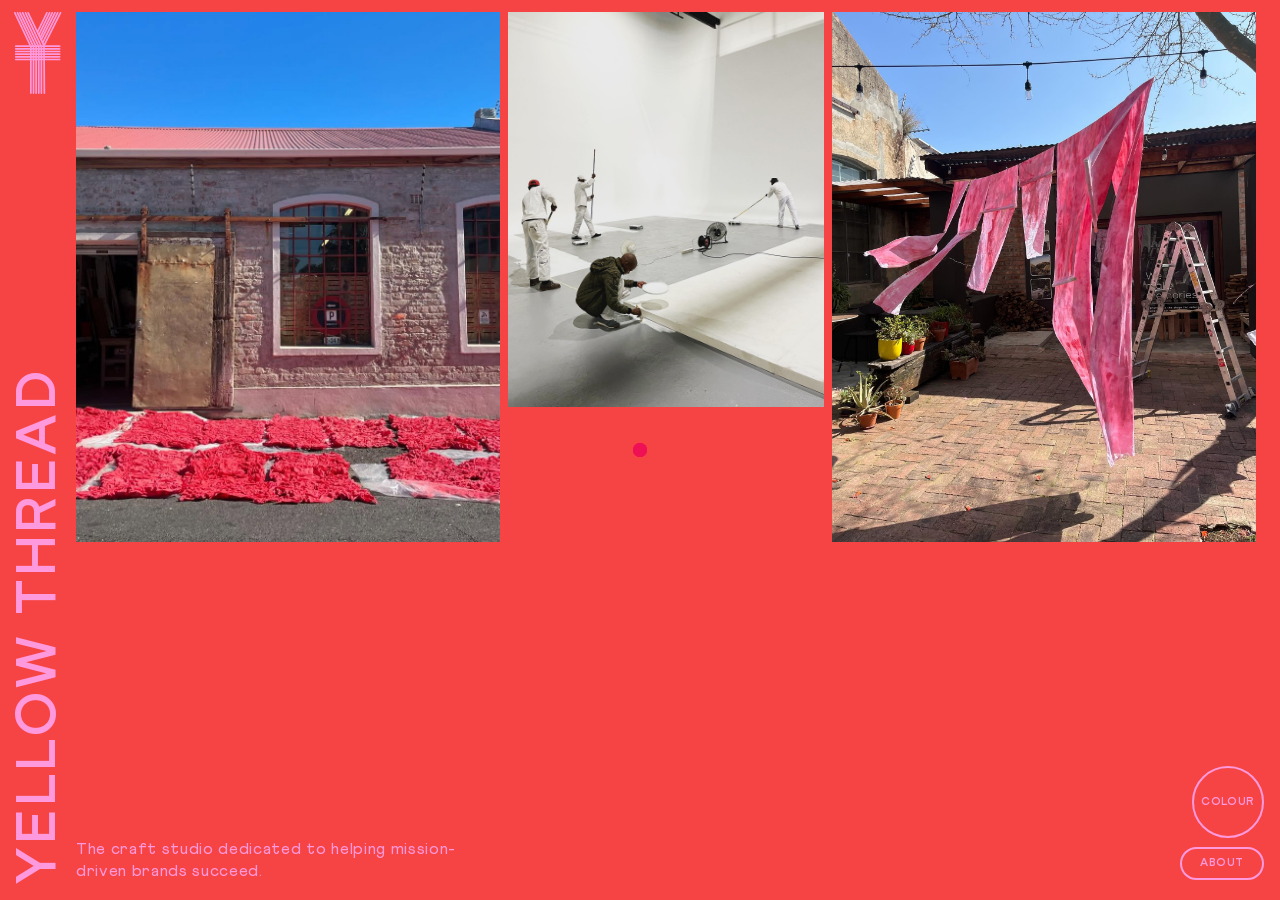
==== index.html @ f9e78e17 "favicon fix" ====
<!DOCTYPE html>
<html lang="en">
<head>
  <meta charset="UTF-8">
  <meta name="viewport" content="width=device-width, initial-scale=1.0">
  
  <title>Yellow Thread</title>
  <!-- For WhatsApp/social: og:image must be absolute. Replace BASE_URL with your production domain, e.g. https://yellowthread.studio -->
  <meta property="og:type" content="website">
  <meta property="og:url" content="https://yellow-thread.com/">
  <meta property="og:title" content="Yellow Thread">
  <meta property="og:description" content="The craft studio dedicated to helping mission-driven brands succeed.">
  <meta property="og:image" content="https://yellow-thread.com/img/David%20MalanDavid%20Malan_24-01-31_337-037.jpg">
  <meta name="twitter:card" content="summary_large_image">
  <meta name="twitter:title" content="Yellow Thread">
  <meta name="twitter:image" content="https://yellow-thread.com/img/David%20MalanDavid%20Malan_24-01-31_337-037.jpg">
  <link rel="icon" href="img/Favicon.png" type="image/png">
  <link rel="stylesheet" href="style.css">
  <link rel="stylesheet" href="https://fonts.googleapis.com/css2?family=Inter:wght@400;500&display=swap">
</head>

<body>
  <script>try{var n=performance.getEntriesByType('navigation')[0];if(n&&n.type==='reload')localStorage.removeItem('yellow-thread-theme');else{var t=localStorage.getItem('yellow-thread-theme');if(t&&t!=='pink'&&t!=='default')document.body.classList.add('theme-'+t);}}catch(e){}</script>
  <div class="site-shell">
    <aside class="sidebar">
      <a href="index.html" class="sidebar-brand">
      <img src="img/logo.svg" alt="Yellow Thread" class="site-logo" width="69" height="119" aria-hidden="true">
      <div class="title-wrap">
        <h1 class="logo vertical-title">Yellow Thread</h1>
      </div>
      </a>
    </aside>

    <div class="main-column">
    <main class="main-content">
      <section class="gallery">
    <div><figure><img src="img/456058739_18034459868281580_1020872336453528124_n.jpg" alt=""></figure></div>
    <div><figure><img src="img/621605024_18072073079419491_6768146745927507423_n.jpg" alt=""></figure></div>
    <div><figure><img src="img/624251918_18065899235245071_3834879058684788773_n.jpg" alt=""></figure></div>
    <div><figure><img src="img/IMG_5297-053.jpg" alt=""></figure></div>
    <div><figure><img src="img/IMG_3632-041.jpg" alt=""></figure></div>
    <div><figure><img src="img/IMG_3965-048.jpg" alt=""></figure></div>
    <div><figure><img src="img/366439157_1007960977291833_110437414412904862_n.jpg" alt=""></figure></div>
    <div><figure><img src="img/IMG_5304-054.jpg" alt=""></figure></div>
    <div><figure><img src="img/IMG_5522-056.jpg" alt=""></figure></div>
    <div><figure><img src="img/460807345_1043230824119383_684663816433633034_n.jpg" alt=""></figure></div>
    <div><figure><img src="img/457695593_18035694704281580_4278390397259092876_n.jpg" alt=""></figure></div>
    <div><figure><img src="img/IMG_3786-044.jpg" alt=""></figure></div>
    <div><figure><img src="img/IMG_4878-052.jpg" alt=""></figure></div>
    <div><figure><img src="img/CAE61DC9-2BEB-42A2-B0C0-5C0E401F5B38-045.jpg" alt=""></figure></div>
    <div><figure><img src="img/David MalanDavid Malan_24-01-31_182-039.jpg" alt=""></figure></div>
    <div><figure><img src="img/David MalanDavid Malan_24-01-31_337-037.jpg" alt=""></figure></div>
    <div><figure><img src="img/David MalanDavid Malan_24-01-31_347-036.jpg" alt=""></figure></div>
    <div><figure><img src="img/IMG_3633-042.jpg" alt=""></figure></div>
    <div><figure><img src="img/IMG_3667-043.jpg" alt=""></figure></div>
    <div><figure><img src="img/IMG_4220-046.jpg" alt=""></figure></div>
    <div><figure><img src="img/IMG_4221-047.jpg" alt=""></figure></div>
    <div><figure><img src="img/David MalanDavid Malan_24-01-31_250-038.jpg" alt=""></figure></div>
    <div><figure><img src="img/IMG_4739-050.jpg" alt=""></figure></div>
    <div><figure><img src="img/IMG_5313-055.jpg" alt=""></figure></div>
    <div><figure><img src="img/IMG_5528-057.jpg" alt=""></figure></div>
  </section>
    </main>

    <footer>
      <p class="tagline">The craft studio dedicated to helping mission-driven brands succeed.</p>
      <div class="footer-actions">
        <div class="color-picker">
          <button type="button" class="color-btn" aria-label="Choose color theme">Colour</button>
          <div class="color-swatches">
            <button type="button" class="swatch swatch-pink" aria-label="Original pink theme" data-theme="pink"></button>
            <button type="button" class="swatch swatch-gray" aria-label="Soft gray theme" data-theme="gray"></button>
            <button type="button" class="swatch swatch-yellow" aria-label="Yellow theme" data-theme="yellow"></button>
            <button type="button" class="swatch swatch-blue" aria-label="Blue theme" data-theme="blue"></button>
          </div>
        </div>
        <a class="about-btn" href="about.html">About</a>
      </div>
    </footer>
    </div>
  </div>

  <script src="trail.js"></script>
  <script src="theme.js"></script>
  <script src="slides.js"></script>
</body>
</html>
---- style.css ----
/* -------------------------------------------------------------------------- */
/* Fonts                                                                      */
/* -------------------------------------------------------------------------- */

@font-face {
  font-family: Dala;
  src: url("fonts/Dala Prisma Web Roman Regular.woff2") format("woff2");
}

@font-face {
  font-family: Athletics;
  src: url("fonts/Athletics Light.woff2") format("woff2");
  font-weight: 300;
  font-style: normal;
}

@font-face {
  font-family: Athletics;
  src: url("fonts/Athletics Regular.woff2") format("woff2");
  font-weight: 400;
  font-style: normal;
}

@font-face {
  font-family: Athletics;
  src: url("fonts/Athletics Medium.woff2") format("woff2");
  font-weight: 500;
  font-style: normal;
}

@font-face {
  font-family: Athletics;
  src: url("fonts/Athletics Bold.woff2") format("woff2");
  font-weight: 700;
  font-style: normal;
}

@font-face {
  font-family: Athletics;
  src: url("fonts/Athletics ExtraBold.woff2") format("woff2");
  font-weight: 800;
  font-style: normal;
}

/* -------------------------------------------------------------------------- */
/* Reset & base                                                               */
/* -------------------------------------------------------------------------- */

* {
  margin: 0;
  box-sizing: border-box;
  cursor: none;
}

body {
  font-size: 16px;
  min-height: 100vh;
  height: 100vh;
  overflow: hidden;
  background: var(--site-bg, #F64444);
  color: var(--site-accent, #FF99DD);
  padding: 0;
  padding-top: 8px;
  font-family: Athletics, Inter, system-ui, -apple-system, BlinkMacSystemFont, sans-serif;
  transition: background 0.35s ease, color 0.35s ease;
}

body.theme-gray {
  --site-bg: #B5A99E;
  --site-accent: #F64444;
}

body.theme-yellow {
  --site-bg: #E8D442;
  --site-accent: #FFFFFF;
}

body.theme-blue {
  --site-bg: #4A44FF;
  --site-accent: #B0B0B0;
}

/* -------------------------------------------------------------------------- */
/* Shell & sidebar                                                            */
/* -------------------------------------------------------------------------- */

.site-shell {
  display: grid;
  grid-template-columns: auto 1fr;
  height: 100%;
}

.sidebar {
  display: flex;
  flex-direction: column;
  align-items: center;
  gap: 0.5rem;
  padding: 0.25rem 0.25rem 1rem 0.5rem;
  max-height: 100vh;
  overflow: hidden;
  opacity: 0;
  animation: siteFadeIn 1.2s ease forwards;
}

.sidebar-brand {
  display: flex;
  flex-direction: column;
  align-items: center;
  gap: 0.5rem;
  flex: 1;
  min-height: 0;
  align-self: stretch;
  text-decoration: none;
  color: inherit;
  cursor: none;
}

.sidebar-brand:focus-visible {
  outline: 2px solid var(--site-accent, #FF99DD);
  outline-offset: 4px;
}

.sidebar .title-wrap {
  flex: 1;
  min-height: 0;
  min-width: 4rem;
  display: flex;
  align-items: flex-end;
  justify-content: center;
  overflow: hidden;
  container-type: size;
  container-name: title-container;
}

.site-logo {
  width: 52px;
  height: auto;
  flex-shrink: 0;
  margin-top: 0;
  padding-right: 0.25rem;
  color: var(--site-accent, #FF99DD);
  transition: color 0.35s ease;
}

.sidebar .vertical-title {
  writing-mode: vertical-rl;
  text-orientation: mixed;
  transform: rotate(180deg);
  white-space: nowrap;
  letter-spacing: 0.08em;
  line-height: 1.1;
  font-family: Athletics, Inter, system-ui, -apple-system, BlinkMacSystemFont, sans-serif;
  font-weight: 700;
  color: var(--site-accent, #FF99DD);
  text-transform: uppercase;
  font-size: clamp(0.75rem, 100cqh / 12, 3.5rem);
}

.logo {
  font-family: Athletics, Inter, system-ui, -apple-system, BlinkMacSystemFont, sans-serif;
  font-weight: 700;
  color: var(--site-accent, #FF99DD);
  text-transform: uppercase;
  white-space: nowrap;
}

.sidebar .logo.vertical-title {
  font-size: clamp(0.75rem, 100cqh / 12, 3.5rem);
}

/* -------------------------------------------------------------------------- */
/* Main column                                                                */
/* -------------------------------------------------------------------------- */

/* Gallery scrolls; footer + color picker sit below (not inside overflow:hidden) */
.main-column {
  display: flex;
  flex-direction: column;
  min-height: 0;
  max-height: 100vh;
  padding: 0 1rem 0.25rem 0;
  overflow: visible;
}

.main-content {
  display: flex;
  flex-direction: column;
  flex: 1;
  min-height: 0;
  overflow: hidden;
  padding: 0;
}

/* -------------------------------------------------------------------------- */
/* Header / tagline (legacy)                                                  */
/* -------------------------------------------------------------------------- */

.header {
  display: flex;
  justify-content: space-between;
  align-items: center;
  padding: 0 0.5rem 0 0.3rem;
  font-family: Inter, sans-serif;
}

.footer-brand {
  display: flex;
  flex-direction: column;
  gap: 0.25rem;
}

.tagline {
  font-size: 1.05rem;
  max-width: 36ch;
  line-height: 1.35;
  letter-spacing: 0.04em;
}

.header-buttons {
  display: flex;
  gap: 1rem;
  margin-bottom: 0;
  margin-right: 6px;
}

.header-buttons a {
  color: #FF99DD;
  text-decoration: none;
  font-size: 1.05rem;
  line-height: 1.35;
  letter-spacing: 0.04em;
}

/* -------------------------------------------------------------------------- */
/* Footer bar & colour picker                                                 */
/* -------------------------------------------------------------------------- */

footer {
  display: flex;
  align-items: flex-end;
  justify-content: space-between;
  gap: 1.5rem;
  flex-shrink: 0;
  margin: 0;
  margin-bottom: 8px;
  margin-top: auto;
  padding-bottom: 4px;
  opacity: 0;
  animation: siteFadeIn 1.2s ease forwards;
  overflow: visible;
}

footer .tagline {
  margin: 0;
}

.footer-actions {
  display: flex;
  flex-direction: column;
  align-items: flex-end;
  gap: 0.8rem;
  flex-shrink: 0;
}

/* .open = tap/touch; hover-only rules live in @media at bottom of file */
.color-picker {
  position: relative;
  display: inline-flex;
  align-items: center;
  justify-content: center;
  padding-left: 5.5rem;
}

.color-btn {
  width: 4.5rem;
  height: 4.5rem;
  border-radius: 50%;
  border: 2px solid currentColor;
  background: transparent;
  color: var(--site-accent, #FF99DD);
  font-family: Athletics, Inter, system-ui, sans-serif;
  font-size: 0.7rem;
  font-weight: 700;
  letter-spacing: 0.06em;
  text-transform: uppercase;
  cursor: none;
  transition: color 0.35s ease, background 0.35s ease;
  display: flex;
  align-items: center;
  justify-content: center;
  padding: 0;
  line-height: 1;
}

.color-btn:hover {
  background: var(--site-accent, #FF99DD);
  color: var(--site-bg, #F64444);
}

.about-btn {
  flex-shrink: 0;
  min-width: 5.25rem;
  padding: 0.52rem 1rem;
  border-radius: 9999px;
  border: 2px solid currentColor;
  background: transparent;
  color: var(--site-accent, #FF99DD);
  font-family: Athletics, Inter, system-ui, sans-serif;
  font-size: 0.7rem;
  font-weight: 700;
  letter-spacing: 0.05em;
  text-transform: uppercase;
  text-decoration: none;
  cursor: none;
  display: inline-flex;
  align-items: center;
  justify-content: center;
  line-height: 1.15;
  box-sizing: border-box;
  transition: color 0.35s ease, background 0.35s ease;
  transform: translateY(-0.25rem);
}

.about-btn:hover {
  background: var(--site-accent, #FF99DD);
  color: var(--site-bg, #F64444);
}

.color-swatches {
  position: absolute;
  left: 50%;
  top: 50%;
  right: auto;
  bottom: auto;
  margin: 0;
  transform: translate(-50%, -50%) translate(0rem, 0.9rem);
  display: flex;
  align-items: center;
  justify-content: center;
  pointer-events: none;
}

.color-picker.open .color-swatches {
  pointer-events: auto;
}

.color-swatches .swatch {
  position: absolute;
  width: 1.75rem;
  height: 1.75rem;
  border-radius: 50%;
  border: 2px solid;
  padding: 0;
  cursor: none;
  opacity: 0;
  transform: translate(var(--swatch-x, 0), var(--swatch-y, 0));
  transition: opacity 0.75s ease, border-color 0.35s ease;
  transition-delay: 0s;
}

.color-swatches .swatch[data-theme="pink"] {
  border-color: #F64444;
}

.color-swatches .swatch[data-theme="gray"] {
  border-color: #B5A99E;
}

.color-swatches .swatch[data-theme="yellow"] {
  border-color: #E8D442;
}

.color-swatches .swatch[data-theme="blue"] {
  border-color: #4A44FF;
}

body:not(.theme-gray):not(.theme-yellow):not(.theme-blue) .color-swatches .swatch[data-theme="pink"],
body.theme-gray .color-swatches .swatch[data-theme="gray"],
body.theme-yellow .color-swatches .swatch[data-theme="yellow"],
body.theme-blue .color-swatches .swatch[data-theme="blue"] {
  border-color: var(--site-accent, #FF99DD);
}

.color-picker.open .color-swatches .swatch:nth-child(4) {
  opacity: 1;
  transition-delay: 0s;
}

.color-picker.open .color-swatches .swatch:nth-child(3) {
  opacity: 1;
  transition-delay: 0.07s;
}

.color-picker.open .color-swatches .swatch:nth-child(2) {
  opacity: 1;
  transition-delay: 0.14s;
}

.color-picker.open .color-swatches .swatch:nth-child(1) {
  opacity: 1;
  transition-delay: 0.21s;
}

.color-swatches .swatch:nth-child(1) {
  --swatch-x: 2.8rem;
  --swatch-y: -3.5rem;
  background: #F64444;
}

.color-swatches .swatch:nth-child(2) {
  --swatch-x: 0.35rem;
  --swatch-y: -2.75rem;
  background: #B5A99E;
}

.color-swatches .swatch:nth-child(3) {
  --swatch-x: -1rem;
  --swatch-y: -0.8rem;
  background: #E8D442;
}

.color-swatches .swatch:nth-child(4) {
  --swatch-x: -1rem;
  --swatch-y: 1.6rem;
  background: #4A44FF;
}

/* -------------------------------------------------------------------------- */
/* About page                                                                 */
/* -------------------------------------------------------------------------- */

.page-about .main-content {
  overflow: hidden;
}

.about-page {
  padding: 0.5rem 0;
  width: 100%;
  box-sizing: border-box;
  opacity: 0;
  animation: siteFadeIn 1.2s ease forwards;
}

.page-about .about-page {
  flex: 1 1 auto;
  min-height: 0;
  overflow-y: auto;
  overflow-x: hidden;
  -webkit-overflow-scrolling: touch;
  box-sizing: border-box;
}

.about-page__grid {
  display: grid;
  grid-template-columns: minmax(0, 1fr) minmax(0, 1fr) minmax(0, 1fr);
  gap: 1.25rem 1.5rem;
  align-items: start;
  width: 100%;
}

.about-page__grid > * {
  min-width: 0;
}

.about-page__photo {
  margin: 0;
}

.about-page__photo img {
  display: block;
  width: 100%;
  height: auto;
}

.about-page__col--main .about-page__section:first-child,
.about-page__col--secondary .about-page__section:first-child {
  margin-top: 0;
}

.about-page__aside {
  margin-top: 1.25rem;
}

.about-page__aside-block {
  margin-bottom: 1.1rem;
}

.about-page__aside-block:last-child {
  margin-bottom: 0;
}

.about-page__aside .about-page__heading {
  margin-bottom: 0.35rem;
}

.about-page__aside-block p {
  margin: 0;
}

.about-page__address a {
  text-decoration: none;
}

.about-page__address a:hover {
  text-decoration: underline;
}

.about-page__section {
  margin-top: 1.25rem;
}

.about-page__heading {
  font-family: Athletics, Inter, system-ui, sans-serif;
  font-size: 0.95rem;
  font-weight: 700;
  letter-spacing: 0.06em;
  text-transform: uppercase;
  color: var(--site-accent, #FF99DD);
  margin: 0 0 0.5rem 0;
}

.about-page p {
  font-size: 1.05rem;
  line-height: 1.35;
  letter-spacing: 0.04em;
  color: var(--site-accent, #FF99DD);
  margin: 0 0 0.65rem 0;
}

.about-page a {
  font-size: 0.9rem;
  color: var(--site-accent, #FF99DD);
  text-decoration: underline;
  text-underline-offset: 0.15em;
}

.about-page a:hover {
  opacity: 0.85;
}

/* -------------------------------------------------------------------------- */
/* Gallery                                                                    */
/* -------------------------------------------------------------------------- */

section.gallery {
  display: grid;
  grid-template-columns: repeat(25, 1fr);
  gap: 0;
  flex: 1;
  min-height: 0;
  overflow: hidden;
  margin: 0;
  padding: 0.25rem 0 0 0;
  transition: grid-template-columns 0.5s ease-in-out;
  cursor: none;
  opacity: 0;
  animation: siteFadeIn 2s ease forwards;
}

section.gallery div {
  overflow: hidden;
  min-height: 0;
  opacity: 1;
  transition: opacity 0.4s ease-in-out;
}

section.gallery div.hide {
  opacity: 0;
}

figure {
  width: 100%;
  padding: 0 0.5rem 0 0;
}

section.gallery img {
  max-width: 100%;
  aspect-ratio: 4/5;
  object-fit: cover;
}

figcaption {
  max-width: 10rem;
  margin: 0.25rem 0 0 0;
  opacity: 0.4;
}

figure:hover figcaption {
  opacity: 1;
}

/* -------------------------------------------------------------------------- */
/* Animation & overlays                                                       */
/* -------------------------------------------------------------------------- */

@keyframes siteFadeIn {
  from {
    opacity: 0;
  }
  to {
    opacity: 1;
  }
}

.mouse-trail {
  position: fixed;
  top: 0;
  left: 0;
  width: 100%;
  height: 100%;
  pointer-events: none;
  z-index: 9999;
  mix-blend-mode: difference;
}

/* -------------------------------------------------------------------------- */
/* Media queries                                                              */
/* -------------------------------------------------------------------------- */

@media (hover: hover) and (pointer: fine) {
  .color-picker {
    padding-top: 2.75rem;
  }

  .color-picker:hover .color-swatches {
    pointer-events: auto;
  }

  .color-picker:hover .color-swatches .swatch:nth-child(4) {
    opacity: 1;
    transition-delay: 0s;
  }

  .color-picker:hover .color-swatches .swatch:nth-child(3) {
    opacity: 1;
    transition-delay: 0.07s;
  }

  .color-picker:hover .color-swatches .swatch:nth-child(2) {
    opacity: 1;
    transition-delay: 0.14s;
  }

  .color-picker:hover .color-swatches .swatch:nth-child(1) {
    opacity: 1;
    transition-delay: 0.21s;
  }
}

@media (max-width: 768px) {
  body {
    overflow-x: hidden;
  }

  body:not(.page-about) {
    overflow-y: hidden;
    touch-action: none;
  }

  body.page-about {
    overflow-y: auto;
  }

  .site-shell {
    width: 100%;
    padding-bottom: 70px;
  }

  footer {
    flex-direction: column-reverse;
    align-items: stretch;
  }

  footer .tagline {
    max-width: none;
    width: 100%;
  }

  footer .footer-actions {
    position: fixed;
    top: 1rem;
    right: 1rem;
    flex-direction: column-reverse;
    align-items: flex-end;
    gap: 0.5rem;
    z-index: 100;
    touch-action: manipulation;
  }

  footer .about-btn {
    padding-left: 0.6rem;
    padding-right: 0.6rem;
  }

  footer .color-picker {
    padding-left: 0;
    padding-top: 0;
    padding-bottom: 0;
  }

  footer .color-swatches {
    transform: translate(-50%, -50%) translate(-0.4rem, 2.6rem) rotate(-90deg);
  }

  /* Gallery: fr controls row height; images size by row (height), not full width */
  section.gallery {
    transition: grid-template-rows 0.5s ease-in-out;
    height: 100%;
    justify-items: start;
  }

  section.gallery figure {
    padding: 0 0 0.5rem 0;
    height: 100%;
    width: fit-content;
  }

  section.gallery figure img {
    height: 100%;
    width: auto;
    aspect-ratio: 4/5;
    object-fit: cover;
  }

  .about-page {
    padding-left: 1rem;
    padding-right: 1rem;
    text-align: right;
  }

  .about-page__grid {
    grid-template-columns: 1fr;
  }

  .about-page__col--photo {
    display: none;
  }

  .page-about .about-page__aside {
    margin-top: 2rem;
  }

  body.page-about footer {
    display: none;
  }
}
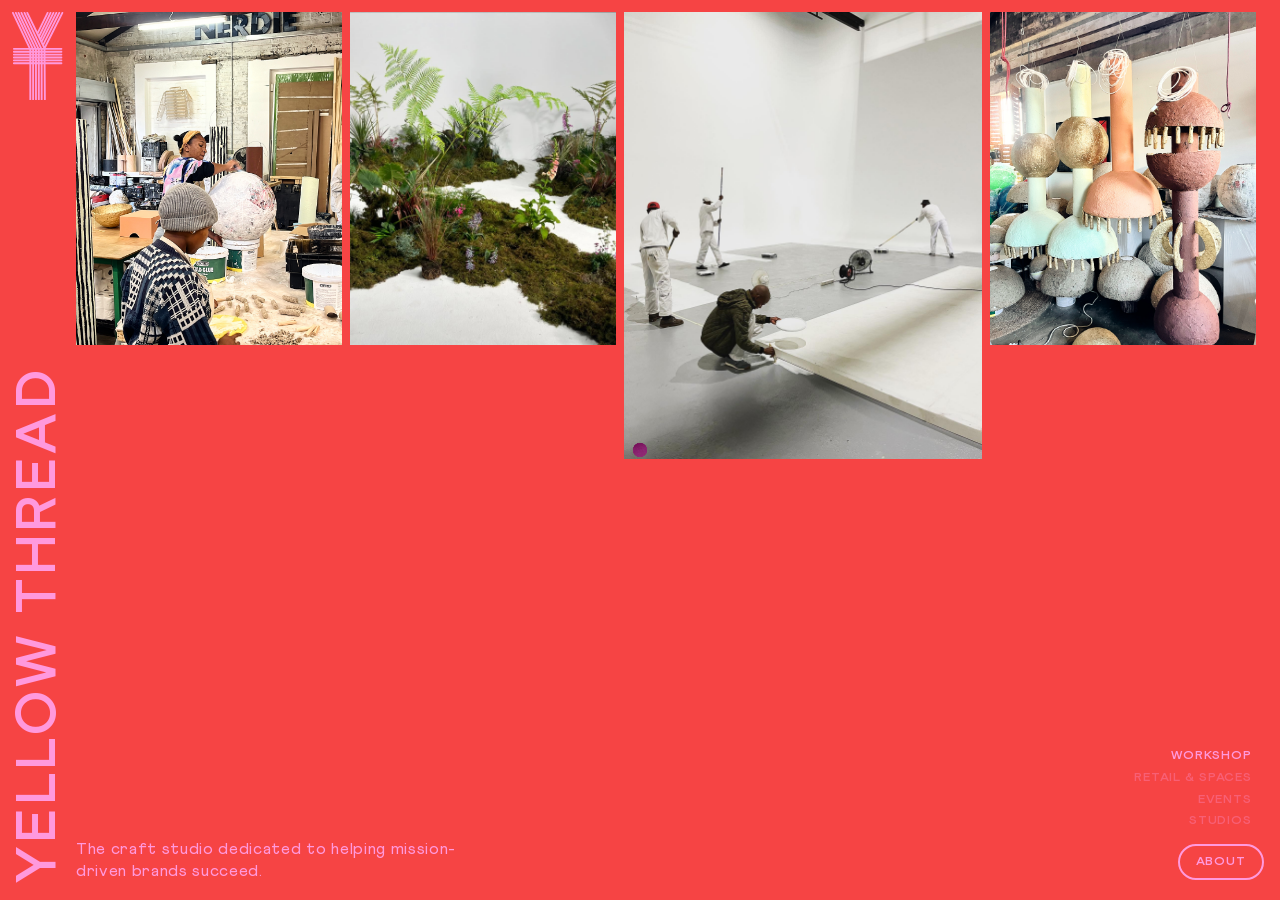
==== commit 3e09f172: "categories" ====
--- a/index.html
+++ b/index.html
@@ -14,17 +14,29 @@
   <meta name="twitter:card" content="summary_large_image">
   <meta name="twitter:title" content="Yellow Thread">
   <meta name="twitter:image" content="https://yellow-thread.com/img/David%20MalanDavid%20Malan_24-01-31_337-037.jpg">
-  <link rel="icon" href="img/Favicon.png" type="image/png">
+  <link rel="icon" href="./img/Favicon.png" type="image/png" />
+  <link rel="apple-touch-icon" href="./img/Favicon.png" />
+
   <link rel="stylesheet" href="style.css">
   <link rel="stylesheet" href="https://fonts.googleapis.com/css2?family=Inter:wght@400;500&display=swap">
 </head>
 
-<body>
-  <script>try{var n=performance.getEntriesByType('navigation')[0];if(n&&n.type==='reload')localStorage.removeItem('yellow-thread-theme');else{var t=localStorage.getItem('yellow-thread-theme');if(t&&t!=='pink'&&t!=='default')document.body.classList.add('theme-'+t);}}catch(e){}</script>
+<body class="page-home">
+  <script>try{var n=performance.getEntriesByType('navigation')[0];if(n&&n.type==='reload')localStorage.removeItem('yellow-thread-theme');}catch(e){}</script>
   <div class="site-shell">
     <aside class="sidebar">
       <a href="index.html" class="sidebar-brand">
-      <img src="img/logo.svg" alt="Yellow Thread" class="site-logo" width="69" height="119" aria-hidden="true">
+      <span class="site-logo site-logo--mark" aria-hidden="true">
+        <svg width="70" height="119" viewBox="0 0 70 119" fill="none" xmlns="http://www.w3.org/2000/svg" focusable="false">
+          <path d="M67.7914 1.25024L43.7407 48.8037M43.7407 48.8037L44.2868 117.704M43.7407 48.8037L20.5877 1.25024M63.6232 1.25024L41.7451 44.7048M16.8354 1.25024L39.9151 50.2696V117.704M12.7053 1.25024L36.0895 50.2696V117.704M8.76226 1.25024L32.264 50.2696V117.704M5.19328 1.25024L28.4384 50.2696V117.704M1.25024 1.25024L24.6128 50.2696V117.704M51.8647 1.25024L36.1932 33.3019M59.6735 1.25024L39.7165 40.5385M55.7691 1.25024L38.0437 37.1027M47.9603 1.25024L34.1719 29.1504" stroke="currentColor" stroke-width="2.5" stroke-linecap="round"/>
+          <line x1="2.50024" y1="49.6061" x2="66.5414" y2="49.6061" stroke="currentColor" stroke-width="2.5" stroke-linecap="round"/>
+          <line x1="2.50024" y1="53.4701" x2="66.5414" y2="53.4701" stroke="currentColor" stroke-width="2.5" stroke-linecap="round"/>
+          <line x1="2.50024" y1="57.3341" x2="66.5414" y2="57.3341" stroke="currentColor" stroke-width="2.5" stroke-linecap="round"/>
+          <line x1="2.50024" y1="61.1981" x2="66.5414" y2="61.1981" stroke="currentColor" stroke-width="2.5" stroke-linecap="round"/>
+          <line x1="2.50024" y1="65.0621" x2="66.5414" y2="65.0621" stroke="currentColor" stroke-width="2.5" stroke-linecap="round"/>
+          <line x1="2.50024" y1="68.9261" x2="66.5414" y2="68.9261" stroke="currentColor" stroke-width="2.5" stroke-linecap="round"/>
+        </svg>
+      </span>
       <div class="title-wrap">
         <h1 class="logo vertical-title">Yellow Thread</h1>
       </div>
@@ -37,43 +49,69 @@
     <div><figure><img src="img/456058739_18034459868281580_1020872336453528124_n.jpg" alt=""></figure></div>
     <div><figure><img src="img/621605024_18072073079419491_6768146745927507423_n.jpg" alt=""></figure></div>
     <div><figure><img src="img/624251918_18065899235245071_3834879058684788773_n.jpg" alt=""></figure></div>
-    <div><figure><img src="img/IMG_5297-053.jpg" alt=""></figure></div>
     <div><figure><img src="img/IMG_3632-041.jpg" alt=""></figure></div>
+    <div><figure><img src="img/IMG_3633-042.jpg" alt=""></figure></div>
+    <div><figure><img src="img/IMG_3667-043.jpg" alt=""></figure></div>
+    <div><figure><img src="img/IMG_5522-056.jpg" alt=""></figure></div>
     <div><figure><img src="img/IMG_3965-048.jpg" alt=""></figure></div>
-    <div><figure><img src="img/366439157_1007960977291833_110437414412904862_n.jpg" alt=""></figure></div>
-    <div><figure><img src="img/IMG_5304-054.jpg" alt=""></figure></div>
-    <div><figure><img src="img/IMG_5522-056.jpg" alt=""></figure></div>
     <div><figure><img src="img/460807345_1043230824119383_684663816433633034_n.jpg" alt=""></figure></div>
     <div><figure><img src="img/457695593_18035694704281580_4278390397259092876_n.jpg" alt=""></figure></div>
+    <div><figure><img src="img/IMG_5297-053.jpg" alt=""></figure></div>
     <div><figure><img src="img/IMG_3786-044.jpg" alt=""></figure></div>
     <div><figure><img src="img/IMG_4878-052.jpg" alt=""></figure></div>
     <div><figure><img src="img/CAE61DC9-2BEB-42A2-B0C0-5C0E401F5B38-045.jpg" alt=""></figure></div>
-    <div><figure><img src="img/David MalanDavid Malan_24-01-31_182-039.jpg" alt=""></figure></div>
     <div><figure><img src="img/David MalanDavid Malan_24-01-31_337-037.jpg" alt=""></figure></div>
     <div><figure><img src="img/David MalanDavid Malan_24-01-31_347-036.jpg" alt=""></figure></div>
-    <div><figure><img src="img/IMG_3633-042.jpg" alt=""></figure></div>
-    <div><figure><img src="img/IMG_3667-043.jpg" alt=""></figure></div>
-    <div><figure><img src="img/IMG_4220-046.jpg" alt=""></figure></div>
-    <div><figure><img src="img/IMG_4221-047.jpg" alt=""></figure></div>
     <div><figure><img src="img/David MalanDavid Malan_24-01-31_250-038.jpg" alt=""></figure></div>
     <div><figure><img src="img/IMG_4739-050.jpg" alt=""></figure></div>
     <div><figure><img src="img/IMG_5313-055.jpg" alt=""></figure></div>
     <div><figure><img src="img/IMG_5528-057.jpg" alt=""></figure></div>
+    <div><figure><img src="img/13872673_10154423502132990_6742479818619002851_n.jpg.webp" alt=""></figure></div>
+    <div><figure><img src="img/366439157_1007960977291833_110437414412904862_n.jpg" alt=""></figure></div>
+    <div><figure><img src="img/image-asset.jpg.webp" alt=""></figure></div>
+    <div><figure><img src="img/Base,+tiling+and+shelves+for+Home+shoot.png.webp" alt=""></figure></div>
+    <div><figure><img src="img/create.jpg.webp" alt=""></figure></div>
+    <div><figure><img src="img/David+Malan_24-07-25_01.jpg.webp" alt=""></figure></div>
+    <div><figure><img src="img/i0_catharinas-restaurant_big.jpg.webp" alt=""></figure></div>
+    <div><figure><img src="img/i4_WW+foyer.jpg.webp" alt=""></figure></div>
+    <div><figure><img src="img/L20_7D3A1261.jpg.webp" alt=""></figure></div>
+    <div><figure><img src="img/L21_7D3A1271.jpg.webp" alt=""></figure></div>
+    <div><figure><img src="img/L22_7D3A1276.jpg.webp" alt=""></figure></div>
+    <div><figure><img src="img/L24_7D3A1337.jpg.webp" alt=""></figure></div>
+    <div><figure><img src="img/S101_11_WW_fathersday_press_pack+4672.jpg.webp" alt=""></figure></div>
+    <div><figure><img src="img/S104_11_WW_fathersday_press_pack+4804.jpg.webp" alt=""></figure></div>
+    <div><figure><img src="img/L43_Home+-+soup+display.jpg.webp" alt=""></figure></div>
+    <div><figure><img src="img/L47_IMG_2753.jpg.webp" alt=""></figure></div>
+    <div><figure><img src="img/L52_IMG_2871.jpg.webp" alt=""></figure></div>
+    <div><figure><img src="img/L56_IMG_2926.jpg.webp" alt=""></figure></div>
+    <div><figure><img src="img/L61_IMG_6079.jpg.webp" alt=""></figure></div>
+    <div><figure><img src="img/L66_Oakley+Prizm.jpg.webp" alt=""></figure></div>
+    <div><figure><img src="img/L69_Screenshot+2019-11-20+at+03.39.06.jpg.webp" alt=""></figure></div>
+    <div><figure><img src="img/L70_Screenshot+2019-11-20+at+03.39.21.jpg.webp" alt=""></figure></div>
+    <div><figure><img src="img/L73_Screenshot+2019-11-20+at+03.40.17.jpg.webp" alt=""></figure></div>
+    <div><figure><img src="img/L76_Sunglass+Hut.jpg.webp" alt=""></figure></div>
+    <div><figure><img src="img/L77_Sunglass+Hut+event+Clifton.jpg.webp" alt=""></figure></div>
+    <div><figure><img src="img/L90_WW+media+day+in+the+photographic+studio+-+outdoor.jpg.webp" alt=""></figure></div>
+    <div><figure><img src="img/L92_WW+studio+Media+day.jpg.webp" alt=""></figure></div>
+    <div><figure><img src="img/IMG_4220-046.jpg" alt=""></figure></div>
+    <div><figure><img src="img/IMG_4221-047.jpg" alt=""></figure></div>
+    <div><figure><img src="img/L95_WXW__1505.jpg.webp" alt=""></figure></div>
+    <div><figure><img src="img/S125_Summer+water+tank+and+product.jpg.webp" alt=""></figure></div>
+    <div><figure><img src="img/S129_WW+beauty+background+++small+plinths.jpg.webp" alt=""></figure></div>
+    <div><figure><img src="img/Sty156_Screenshot+2020-06-07+at+18.15.12.jpg.webp" alt=""></figure></div>
+    <div><figure><img src="img/VM162_Home+window+panels,+daybed+and+lamos+++Namib+roots.jpg.webp" alt=""></figure></div>
   </section>
     </main>
 
     <footer>
       <p class="tagline">The craft studio dedicated to helping mission-driven brands succeed.</p>
       <div class="footer-actions">
-        <div class="color-picker">
-          <button type="button" class="color-btn" aria-label="Choose color theme">Colour</button>
-          <div class="color-swatches">
-            <button type="button" class="swatch swatch-pink" aria-label="Original pink theme" data-theme="pink"></button>
-            <button type="button" class="swatch swatch-gray" aria-label="Soft gray theme" data-theme="gray"></button>
-            <button type="button" class="swatch swatch-yellow" aria-label="Yellow theme" data-theme="yellow"></button>
-            <button type="button" class="swatch swatch-blue" aria-label="Blue theme" data-theme="blue"></button>
-          </div>
-        </div>
+        <nav class="gallery-categories" aria-label="Gallery categories">
+          <button type="button" class="gallery-category is-active" data-category="0">Workshop</button>
+          <button type="button" class="gallery-category" data-category="1">Retail &amp; spaces</button>
+          <button type="button" class="gallery-category" data-category="2">Events</button>
+          <button type="button" class="gallery-category" data-category="3">Studios</button>
+        </nav>
         <a class="about-btn" href="about.html">About</a>
       </div>
     </footer>
@@ -81,7 +119,8 @@
   </div>
 
   <script src="trail.js"></script>
-  <script src="theme.js"></script>
+  <script src="theme-core.js"></script>
+  <script src="gallery-categories.js"></script>
   <script src="slides.js"></script>
 </body>
 </html>
--- a/style.css
+++ b/style.css
@@ -63,6 +63,28 @@
   padding-top: 8px;
   font-family: Athletics, Inter, system-ui, -apple-system, BlinkMacSystemFont, sans-serif;
   transition: background 0.35s ease, color 0.35s ease;
+}
+
+body.page-home {
+  transition: background 1.25s ease-in-out, color 1.25s ease-in-out;
+}
+
+body.page-home .site-logo,
+body.page-home .sidebar .vertical-title,
+body.page-home .sidebar .logo.vertical-title {
+  transition: color 1.25s ease-in-out, opacity 1.25s ease-in-out;
+}
+
+body.page-home .gallery-category {
+  transition: opacity 0.55s ease, color 1.25s ease-in-out;
+}
+
+body.page-home .gallery-categories {
+  padding-top: 0.75rem;
+}
+
+body.page-home .mouse-trail path {
+  transition: stroke 1.25s ease-in-out;
 }
 
 body.theme-gray {
@@ -133,13 +155,22 @@
 }
 
 .site-logo {
-  width: 52px;
-  height: auto;
   flex-shrink: 0;
   margin-top: 0;
   padding-right: 0.25rem;
   color: var(--site-accent, #FF99DD);
-  transition: color 0.35s ease;
+  transition: color 0.35s ease, opacity 0.35s ease;
+}
+
+.site-logo img,
+.site-logo--mark svg {
+  width: 52px;
+  height: auto;
+  display: block;
+}
+
+.site-logo--mark {
+  line-height: 0;
 }
 
 .sidebar .vertical-title {
@@ -154,6 +185,7 @@
   color: var(--site-accent, #FF99DD);
   text-transform: uppercase;
   font-size: clamp(0.75rem, 100cqh / 12, 3.5rem);
+  transition: color 0.35s ease;
 }
 
 .logo {
@@ -252,13 +284,15 @@
 
 footer .tagline {
   margin: 0;
+  flex: 1;
+  min-width: 0;
 }
 
 .footer-actions {
   display: flex;
   flex-direction: column;
   align-items: flex-end;
-  gap: 0.8rem;
+  gap: 1.2rem;
   flex-shrink: 0;
 }
 
@@ -306,16 +340,16 @@
   background: transparent;
   color: var(--site-accent, #FF99DD);
   font-family: Athletics, Inter, system-ui, sans-serif;
-  font-size: 0.7rem;
+  font-size: 0.76rem;
   font-weight: 700;
-  letter-spacing: 0.05em;
+  letter-spacing: 0.08em;
   text-transform: uppercase;
   text-decoration: none;
   cursor: none;
   display: inline-flex;
   align-items: center;
   justify-content: center;
-  line-height: 1.15;
+  line-height: 1.2;
   box-sizing: border-box;
   transition: color 0.35s ease, background 0.35s ease;
   transform: translateY(-0.25rem);
@@ -324,6 +358,61 @@
 .about-btn:hover {
   background: var(--site-accent, #FF99DD);
   color: var(--site-bg, #F64444);
+}
+
+.gallery-categories {
+  display: flex;
+  flex-direction: column;
+  align-items: flex-end;
+  gap: 0.42rem;
+  text-align: right;
+}
+
+.gallery-category {
+  margin: 0;
+  padding: 0;
+  border: none;
+  background: none;
+  font-family: Athletics, Inter, system-ui, sans-serif;
+  font-size: 0.76rem;
+  font-weight: 700;
+  letter-spacing: 0.08em;
+  text-transform: uppercase;
+  color: var(--site-accent, #FF99DD);
+  cursor: none;
+  opacity: 0.32;
+  transition: opacity 0.55s ease, color 0.35s ease;
+  line-height: 1.2;
+}
+
+@media (min-width: 769px) {
+  .gallery-categories {
+    padding-right: 0.75rem;
+  }
+
+  .gallery-category {
+    font-size: 0.78rem;
+    letter-spacing: 0.07em;
+  }
+
+  .about-btn {
+    font-size: 0.78rem;
+    letter-spacing: 0.07em;
+  }
+}
+
+.gallery-category:hover {
+  opacity: 0.55;
+}
+
+.gallery-category.is-active {
+  opacity: 1;
+}
+
+.gallery-category:focus-visible {
+  outline: 2px solid var(--site-accent, #FF99DD);
+  outline-offset: 3px;
+  opacity: 1;
 }
 
 .color-swatches {
@@ -462,6 +551,12 @@
   min-width: 0;
 }
 
+.about-page__col--photo {
+  display: flex;
+  flex-direction: column;
+  gap: 0.5rem;
+}
+
 .about-page__photo {
   margin: 0;
 }
@@ -544,7 +639,7 @@
 
 section.gallery {
   display: grid;
-  grid-template-columns: repeat(25, 1fr);
+  grid-template-columns: repeat(var(--gallery-slide-count, 60), 1fr);
   gap: 0;
   flex: 1;
   min-height: 0;
@@ -568,6 +663,15 @@
   opacity: 0;
 }
 
+section.gallery .gallery-gap {
+  min-width: 0;
+  pointer-events: none;
+}
+
+section.gallery .gallery-gap figure {
+  display: none;
+}
+
 figure {
   width: 100%;
   padding: 0 0.5rem 0 0;
@@ -682,7 +786,7 @@
     right: 1rem;
     flex-direction: column-reverse;
     align-items: flex-end;
-    gap: 0.5rem;
+    gap: 1rem;
     z-index: 100;
     touch-action: manipulation;
   }
@@ -700,6 +804,10 @@
 
   footer .color-swatches {
     transform: translate(-50%, -50%) translate(-0.4rem, 2.6rem) rotate(-90deg);
+  }
+
+  .gallery-categories {
+    align-items: flex-end;
   }
 
   /* Gallery: fr controls row height; images size by row (height), not full width */
@@ -732,10 +840,6 @@
     grid-template-columns: 1fr;
   }
 
-  .about-page__col--photo {
-    display: none;
-  }
-
   .page-about .about-page__aside {
     margin-top: 2rem;
   }
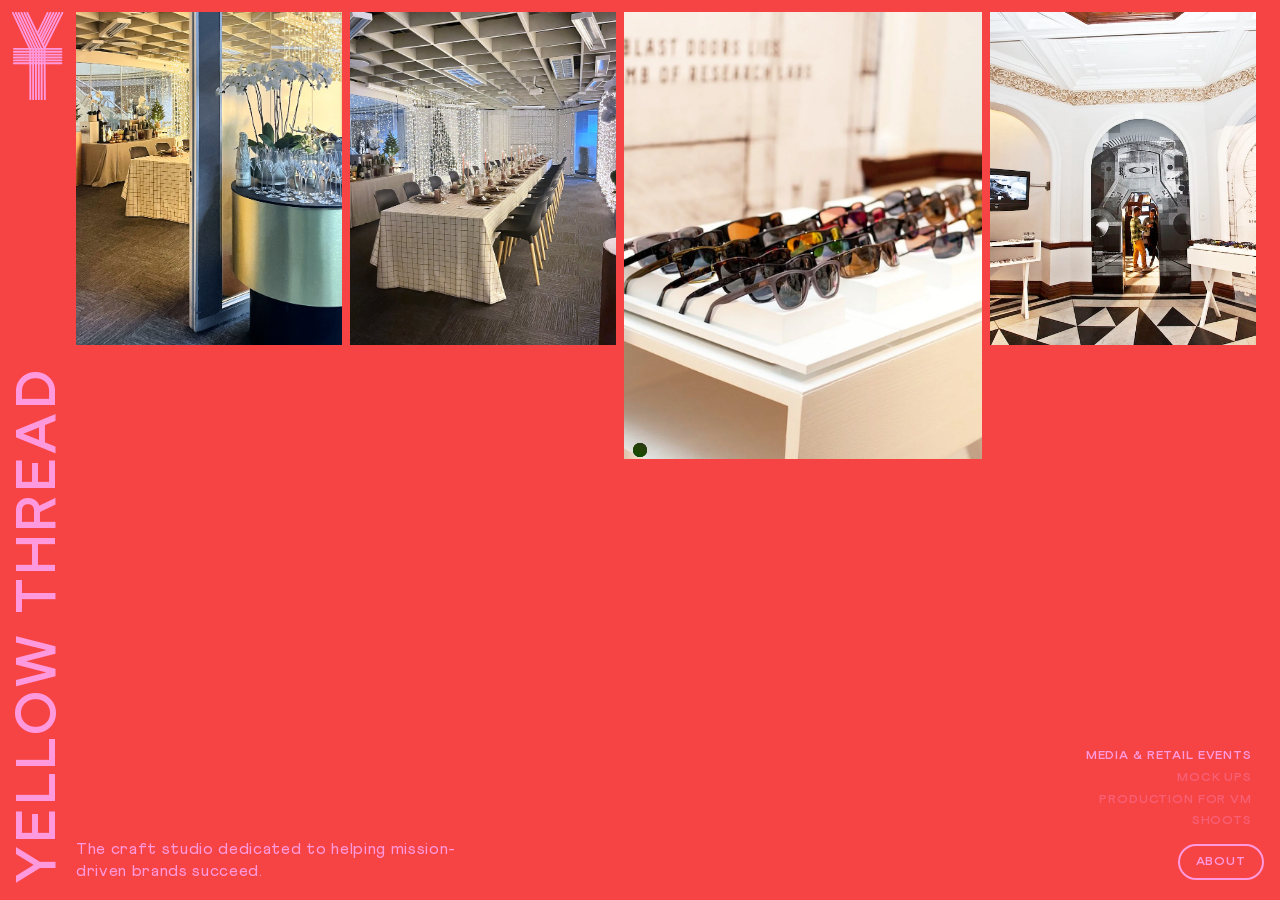
==== commit 88caeace: "categories" ====
--- a/index.html
+++ b/index.html
@@ -10,10 +10,10 @@
   <meta property="og:url" content="https://yellow-thread.com/">
   <meta property="og:title" content="Yellow Thread">
   <meta property="og:description" content="The craft studio dedicated to helping mission-driven brands succeed.">
-  <meta property="og:image" content="https://yellow-thread.com/img/David%20MalanDavid%20Malan_24-01-31_337-037.jpg">
+  <meta property="og:image" content="https://yellow-thread.com/img/_Mock%20ups/David%20MalanDavid%20Malan_24-01-31_337-037.jpg">
   <meta name="twitter:card" content="summary_large_image">
   <meta name="twitter:title" content="Yellow Thread">
-  <meta name="twitter:image" content="https://yellow-thread.com/img/David%20MalanDavid%20Malan_24-01-31_337-037.jpg">
+  <meta name="twitter:image" content="https://yellow-thread.com/img/_Mock%20ups/David%20MalanDavid%20Malan_24-01-31_337-037.jpg">
   <link rel="icon" href="./img/Favicon.png" type="image/png" />
   <link rel="apple-touch-icon" href="./img/Favicon.png" />
 
@@ -46,60 +46,60 @@
     <div class="main-column">
     <main class="main-content">
       <section class="gallery">
-    <div><figure><img src="img/456058739_18034459868281580_1020872336453528124_n.jpg" alt=""></figure></div>
-    <div><figure><img src="img/621605024_18072073079419491_6768146745927507423_n.jpg" alt=""></figure></div>
-    <div><figure><img src="img/624251918_18065899235245071_3834879058684788773_n.jpg" alt=""></figure></div>
-    <div><figure><img src="img/IMG_3632-041.jpg" alt=""></figure></div>
-    <div><figure><img src="img/IMG_3633-042.jpg" alt=""></figure></div>
-    <div><figure><img src="img/IMG_3667-043.jpg" alt=""></figure></div>
-    <div><figure><img src="img/IMG_5522-056.jpg" alt=""></figure></div>
-    <div><figure><img src="img/IMG_3965-048.jpg" alt=""></figure></div>
-    <div><figure><img src="img/460807345_1043230824119383_684663816433633034_n.jpg" alt=""></figure></div>
-    <div><figure><img src="img/457695593_18035694704281580_4278390397259092876_n.jpg" alt=""></figure></div>
-    <div><figure><img src="img/IMG_5297-053.jpg" alt=""></figure></div>
-    <div><figure><img src="img/IMG_3786-044.jpg" alt=""></figure></div>
-    <div><figure><img src="img/IMG_4878-052.jpg" alt=""></figure></div>
-    <div><figure><img src="img/CAE61DC9-2BEB-42A2-B0C0-5C0E401F5B38-045.jpg" alt=""></figure></div>
-    <div><figure><img src="img/David MalanDavid Malan_24-01-31_337-037.jpg" alt=""></figure></div>
-    <div><figure><img src="img/David MalanDavid Malan_24-01-31_347-036.jpg" alt=""></figure></div>
-    <div><figure><img src="img/David MalanDavid Malan_24-01-31_250-038.jpg" alt=""></figure></div>
-    <div><figure><img src="img/IMG_4739-050.jpg" alt=""></figure></div>
-    <div><figure><img src="img/IMG_5313-055.jpg" alt=""></figure></div>
-    <div><figure><img src="img/IMG_5528-057.jpg" alt=""></figure></div>
-    <div><figure><img src="img/13872673_10154423502132990_6742479818619002851_n.jpg.webp" alt=""></figure></div>
-    <div><figure><img src="img/366439157_1007960977291833_110437414412904862_n.jpg" alt=""></figure></div>
-    <div><figure><img src="img/image-asset.jpg.webp" alt=""></figure></div>
-    <div><figure><img src="img/Base,+tiling+and+shelves+for+Home+shoot.png.webp" alt=""></figure></div>
-    <div><figure><img src="img/create.jpg.webp" alt=""></figure></div>
-    <div><figure><img src="img/David+Malan_24-07-25_01.jpg.webp" alt=""></figure></div>
-    <div><figure><img src="img/i0_catharinas-restaurant_big.jpg.webp" alt=""></figure></div>
-    <div><figure><img src="img/i4_WW+foyer.jpg.webp" alt=""></figure></div>
-    <div><figure><img src="img/L20_7D3A1261.jpg.webp" alt=""></figure></div>
-    <div><figure><img src="img/L21_7D3A1271.jpg.webp" alt=""></figure></div>
-    <div><figure><img src="img/L22_7D3A1276.jpg.webp" alt=""></figure></div>
-    <div><figure><img src="img/L24_7D3A1337.jpg.webp" alt=""></figure></div>
-    <div><figure><img src="img/S101_11_WW_fathersday_press_pack+4672.jpg.webp" alt=""></figure></div>
-    <div><figure><img src="img/S104_11_WW_fathersday_press_pack+4804.jpg.webp" alt=""></figure></div>
-    <div><figure><img src="img/L43_Home+-+soup+display.jpg.webp" alt=""></figure></div>
-    <div><figure><img src="img/L47_IMG_2753.jpg.webp" alt=""></figure></div>
-    <div><figure><img src="img/L52_IMG_2871.jpg.webp" alt=""></figure></div>
-    <div><figure><img src="img/L56_IMG_2926.jpg.webp" alt=""></figure></div>
-    <div><figure><img src="img/L61_IMG_6079.jpg.webp" alt=""></figure></div>
-    <div><figure><img src="img/L66_Oakley+Prizm.jpg.webp" alt=""></figure></div>
-    <div><figure><img src="img/L69_Screenshot+2019-11-20+at+03.39.06.jpg.webp" alt=""></figure></div>
-    <div><figure><img src="img/L70_Screenshot+2019-11-20+at+03.39.21.jpg.webp" alt=""></figure></div>
-    <div><figure><img src="img/L73_Screenshot+2019-11-20+at+03.40.17.jpg.webp" alt=""></figure></div>
-    <div><figure><img src="img/L76_Sunglass+Hut.jpg.webp" alt=""></figure></div>
-    <div><figure><img src="img/L77_Sunglass+Hut+event+Clifton.jpg.webp" alt=""></figure></div>
-    <div><figure><img src="img/L90_WW+media+day+in+the+photographic+studio+-+outdoor.jpg.webp" alt=""></figure></div>
-    <div><figure><img src="img/L92_WW+studio+Media+day.jpg.webp" alt=""></figure></div>
-    <div><figure><img src="img/IMG_4220-046.jpg" alt=""></figure></div>
-    <div><figure><img src="img/IMG_4221-047.jpg" alt=""></figure></div>
-    <div><figure><img src="img/L95_WXW__1505.jpg.webp" alt=""></figure></div>
-    <div><figure><img src="img/S125_Summer+water+tank+and+product.jpg.webp" alt=""></figure></div>
-    <div><figure><img src="img/S129_WW+beauty+background+++small+plinths.jpg.webp" alt=""></figure></div>
-    <div><figure><img src="img/Sty156_Screenshot+2020-06-07+at+18.15.12.jpg.webp" alt=""></figure></div>
-    <div><figure><img src="img/VM162_Home+window+panels,+daybed+and+lamos+++Namib+roots.jpg.webp" alt=""></figure></div>
+    <div><figure><img src="img/_Media%20%26%20Retail%20Events/IMG_4220-046.jpg" alt=""></figure></div>
+    <div><figure><img src="img/_Media%20%26%20Retail%20Events/IMG_4221-047.jpg" alt=""></figure></div>
+    <div><figure><img src="img/_Media%20%26%20Retail%20Events/L47_IMG_2753.jpg.webp" alt=""></figure></div>
+    <div><figure><img src="img/_Media%20%26%20Retail%20Events/L52_IMG_2871.jpg.webp" alt=""></figure></div>
+    <div><figure><img src="img/_Media%20%26%20Retail%20Events/L56_IMG_2926.jpg.webp" alt=""></figure></div>
+    <div><figure><img src="img/_Media%20%26%20Retail%20Events/L66_Oakley%2BPrizm.jpg.webp" alt=""></figure></div>
+    <div><figure><img src="img/_Media%20%26%20Retail%20Events/L69_Screenshot%2B2019-11-20%2Bat%2B03.39.06.jpg.webp" alt=""></figure></div>
+    <div><figure><img src="img/_Media%20%26%20Retail%20Events/L70_Screenshot%2B2019-11-20%2Bat%2B03.39.21.jpg.webp" alt=""></figure></div>
+    <div><figure><img src="img/_Media%20%26%20Retail%20Events/L73_Screenshot%2B2019-11-20%2Bat%2B03.40.17.jpg.webp" alt=""></figure></div>
+    <div><figure><img src="img/_Media%20%26%20Retail%20Events/L76_Sunglass%2BHut.jpg.webp" alt=""></figure></div>
+    <div><figure><img src="img/_Media%20%26%20Retail%20Events/L77_Sunglass%2BHut%2Bevent%2BClifton.jpg.webp" alt=""></figure></div>
+    <div><figure><img src="img/_Media%20%26%20Retail%20Events/create.jpg.webp" alt=""></figure></div>
+    <div><figure><img src="img/_Media%20%26%20Retail%20Events/i0_catharinas-restaurant_big.jpg.webp" alt=""></figure></div>
+    <div><figure><img src="img/_Media%20%26%20Retail%20Events/i4_WW%2Bfoyer.jpg.webp" alt=""></figure></div>
+    <div><figure><img src="img/_Mock%20ups/456058739_18034459868281580_1020872336453528124_n.jpg" alt=""></figure></div>
+    <div><figure><img src="img/_Mock%20ups/CAE61DC9-2BEB-42A2-B0C0-5C0E401F5B38-045.jpg" alt=""></figure></div>
+    <div><figure><img src="img/_Mock%20ups/David%20MalanDavid%20Malan_24-01-31_337-037.jpg" alt=""></figure></div>
+    <div><figure><img src="img/_Mock%20ups/David%2BMalan_24-07-25_01.jpg.webp" alt=""></figure></div>
+    <div><figure><img src="img/_Mock%20ups/IMG_3632-041.jpg" alt=""></figure></div>
+    <div><figure><img src="img/_Mock%20ups/IMG_3633-042.jpg" alt=""></figure></div>
+    <div><figure><img src="img/_Mock%20ups/IMG_3667-043.jpg" alt=""></figure></div>
+    <div><figure><img src="img/_Mock%20ups/IMG_4739-050.jpg" alt=""></figure></div>
+    <div><figure><img src="img/_Mock%20ups/IMG_5522-056.jpg" alt=""></figure></div>
+    <div><figure><img src="img/_Mock%20ups/IMG_5528-057.jpg" alt=""></figure></div>
+    <div><figure><img src="img/_Production%20for%20VM/13872673_10154423502132990_6742479818619002851_n.jpg.webp" alt=""></figure></div>
+    <div><figure><img src="img/_Production%20for%20VM/366439157_1007960977291833_110437414412904862_n.jpg" alt=""></figure></div>
+    <div><figure><img src="img/_Production%20for%20VM/460807345_1043230824119383_684663816433633034_n.jpg" alt=""></figure></div>
+    <div><figure><img src="img/_Production%20for%20VM/624251918_18065899235245071_3834879058684788773_n.jpg" alt=""></figure></div>
+    <div><figure><img src="img/_Production%20for%20VM/David%20MalanDavid%20Malan_24-01-31_250-038.jpg" alt=""></figure></div>
+    <div><figure><img src="img/_Production%20for%20VM/David%20MalanDavid%20Malan_24-01-31_347-036.jpg" alt=""></figure></div>
+    <div><figure><img src="img/_Production%20for%20VM/IMG_4878-052.jpg" alt=""></figure></div>
+    <div><figure><img src="img/_Production%20for%20VM/IMG_5313-055.jpg" alt=""></figure></div>
+    <div><figure><img src="img/_Production%20for%20VM/L95_WXW__1505.jpg.webp" alt=""></figure></div>
+    <div><figure><img src="img/_Production%20for%20VM/VM162_Home%2Bwindow%2Bpanels%2C%2Bdaybed%2Band%2Blamos%2B%2B%2BNamib%2Broots.jpg.webp" alt=""></figure></div>
+    <div><figure><img src="img/_Production%20for%20VM/image-asset.jpg.webp" alt=""></figure></div>
+    <div><figure><img src="img/_Shoots/457695593_18035694704281580_4278390397259092876_n.jpg" alt=""></figure></div>
+    <div><figure><img src="img/_Shoots/621605024_18072073079419491_6768146745927507423_n.jpg" alt=""></figure></div>
+    <div><figure><img src="img/_Shoots/Base%2C%2Btiling%2Band%2Bshelves%2Bfor%2BHome%2Bshoot.png.webp" alt=""></figure></div>
+    <div><figure><img src="img/_Shoots/IMG_3786-044.jpg" alt=""></figure></div>
+    <div><figure><img src="img/_Shoots/IMG_3965-048.jpg" alt=""></figure></div>
+    <div><figure><img src="img/_Shoots/IMG_5297-053.jpg" alt=""></figure></div>
+    <div><figure><img src="img/_Shoots/L20_7D3A1261.jpg.webp" alt=""></figure></div>
+    <div><figure><img src="img/_Shoots/L21_7D3A1271.jpg.webp" alt=""></figure></div>
+    <div><figure><img src="img/_Shoots/L22_7D3A1276.jpg.webp" alt=""></figure></div>
+    <div><figure><img src="img/_Shoots/L24_7D3A1337.jpg.webp" alt=""></figure></div>
+    <div><figure><img src="img/_Shoots/L43_Home%2B-%2Bsoup%2Bdisplay.jpg.webp" alt=""></figure></div>
+    <div><figure><img src="img/_Shoots/L61_IMG_6079.jpg.webp" alt=""></figure></div>
+    <div><figure><img src="img/_Shoots/L90_WW%2Bmedia%2Bday%2Bin%2Bthe%2Bphotographic%2Bstudio%2B-%2Boutdoor.jpg.webp" alt=""></figure></div>
+    <div><figure><img src="img/_Shoots/L92_WW%2Bstudio%2BMedia%2Bday.jpg.webp" alt=""></figure></div>
+    <div><figure><img src="img/_Shoots/S101_11_WW_fathersday_press_pack%2B4672.jpg.webp" alt=""></figure></div>
+    <div><figure><img src="img/_Shoots/S104_11_WW_fathersday_press_pack%2B4804.jpg.webp" alt=""></figure></div>
+    <div><figure><img src="img/_Shoots/S125_Summer%2Bwater%2Btank%2Band%2Bproduct.jpg.webp" alt=""></figure></div>
+    <div><figure><img src="img/_Shoots/S129_WW%2Bbeauty%2Bbackground%2B%2B%2Bsmall%2Bplinths.jpg.webp" alt=""></figure></div>
+    <div><figure><img src="img/_Shoots/Sty156_Screenshot%2B2020-06-07%2Bat%2B18.15.12.jpg.webp" alt=""></figure></div>
   </section>
     </main>
 
@@ -107,10 +107,10 @@
       <p class="tagline">The craft studio dedicated to helping mission-driven brands succeed.</p>
       <div class="footer-actions">
         <nav class="gallery-categories" aria-label="Gallery categories">
-          <button type="button" class="gallery-category is-active" data-category="0">Workshop</button>
-          <button type="button" class="gallery-category" data-category="1">Retail &amp; spaces</button>
-          <button type="button" class="gallery-category" data-category="2">Events</button>
-          <button type="button" class="gallery-category" data-category="3">Studios</button>
+          <button type="button" class="gallery-category is-active" data-category="0">Media &amp; retail events</button>
+          <button type="button" class="gallery-category" data-category="1">Mock ups</button>
+          <button type="button" class="gallery-category" data-category="2">Production for VM</button>
+          <button type="button" class="gallery-category" data-category="3">Shoots</button>
         </nav>
         <a class="about-btn" href="about.html">About</a>
       </div>
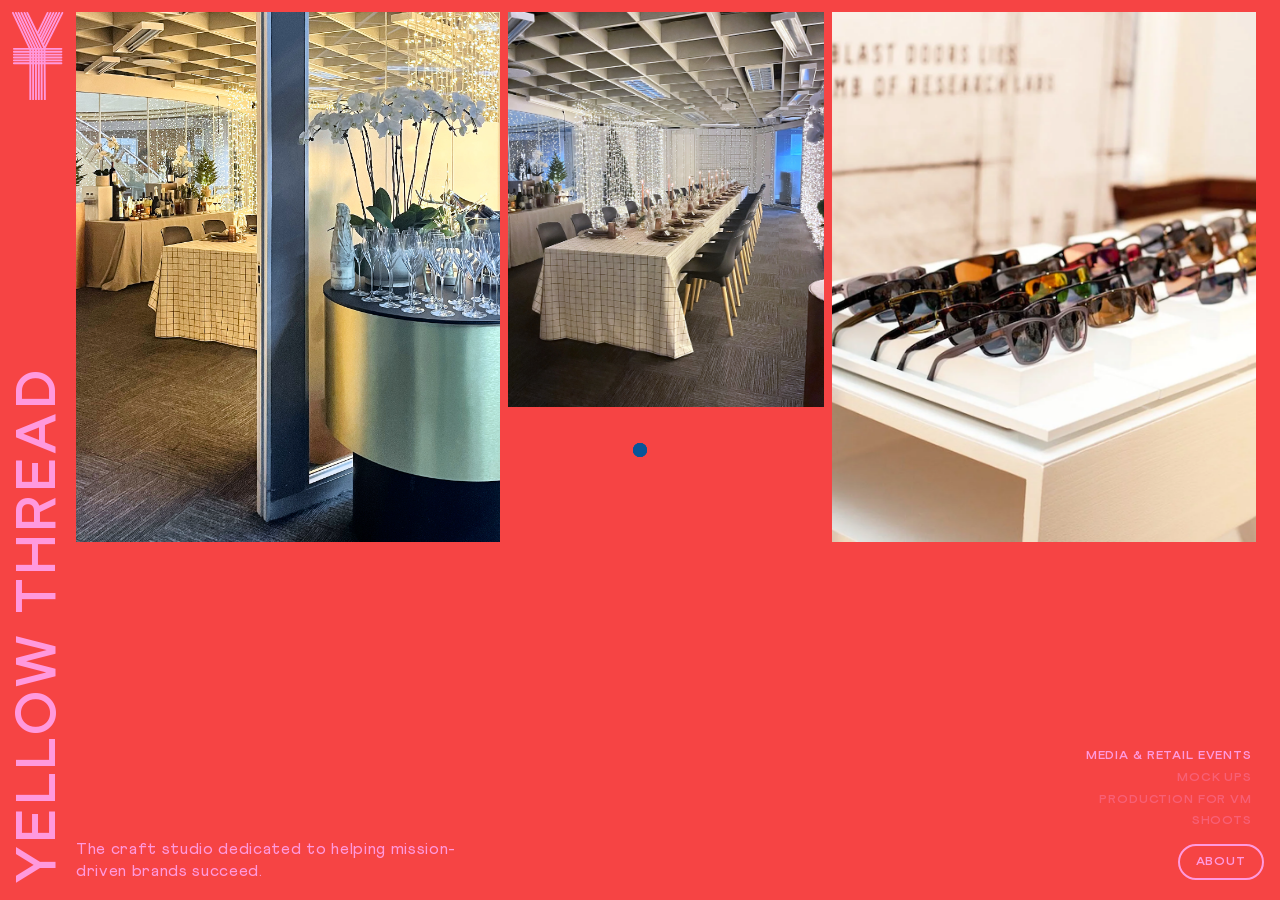
==== commit 9b649aca: "updated names" ====
--- a/index.html
+++ b/index.html
@@ -10,10 +10,10 @@
   <meta property="og:url" content="https://yellow-thread.com/">
   <meta property="og:title" content="Yellow Thread">
   <meta property="og:description" content="The craft studio dedicated to helping mission-driven brands succeed.">
-  <meta property="og:image" content="https://yellow-thread.com/img/_Mock%20ups/David%20MalanDavid%20Malan_24-01-31_337-037.jpg">
+  <meta property="og:image" content="https://yellow-thread.com/img/mock-ups/David%20MalanDavid%20Malan_24-01-31_337-037.jpg">
   <meta name="twitter:card" content="summary_large_image">
   <meta name="twitter:title" content="Yellow Thread">
-  <meta name="twitter:image" content="https://yellow-thread.com/img/_Mock%20ups/David%20MalanDavid%20Malan_24-01-31_337-037.jpg">
+  <meta name="twitter:image" content="https://yellow-thread.com/img/mock-ups/David%20MalanDavid%20Malan_24-01-31_337-037.jpg">
   <link rel="icon" href="./img/Favicon.png" type="image/png" />
   <link rel="apple-touch-icon" href="./img/Favicon.png" />
 
@@ -46,60 +46,60 @@
     <div class="main-column">
     <main class="main-content">
       <section class="gallery">
-    <div><figure><img src="img/_Media%20%26%20Retail%20Events/IMG_4220-046.jpg" alt=""></figure></div>
-    <div><figure><img src="img/_Media%20%26%20Retail%20Events/IMG_4221-047.jpg" alt=""></figure></div>
-    <div><figure><img src="img/_Media%20%26%20Retail%20Events/L47_IMG_2753.jpg.webp" alt=""></figure></div>
-    <div><figure><img src="img/_Media%20%26%20Retail%20Events/L52_IMG_2871.jpg.webp" alt=""></figure></div>
-    <div><figure><img src="img/_Media%20%26%20Retail%20Events/L56_IMG_2926.jpg.webp" alt=""></figure></div>
-    <div><figure><img src="img/_Media%20%26%20Retail%20Events/L66_Oakley%2BPrizm.jpg.webp" alt=""></figure></div>
-    <div><figure><img src="img/_Media%20%26%20Retail%20Events/L69_Screenshot%2B2019-11-20%2Bat%2B03.39.06.jpg.webp" alt=""></figure></div>
-    <div><figure><img src="img/_Media%20%26%20Retail%20Events/L70_Screenshot%2B2019-11-20%2Bat%2B03.39.21.jpg.webp" alt=""></figure></div>
-    <div><figure><img src="img/_Media%20%26%20Retail%20Events/L73_Screenshot%2B2019-11-20%2Bat%2B03.40.17.jpg.webp" alt=""></figure></div>
-    <div><figure><img src="img/_Media%20%26%20Retail%20Events/L76_Sunglass%2BHut.jpg.webp" alt=""></figure></div>
-    <div><figure><img src="img/_Media%20%26%20Retail%20Events/L77_Sunglass%2BHut%2Bevent%2BClifton.jpg.webp" alt=""></figure></div>
-    <div><figure><img src="img/_Media%20%26%20Retail%20Events/create.jpg.webp" alt=""></figure></div>
-    <div><figure><img src="img/_Media%20%26%20Retail%20Events/i0_catharinas-restaurant_big.jpg.webp" alt=""></figure></div>
-    <div><figure><img src="img/_Media%20%26%20Retail%20Events/i4_WW%2Bfoyer.jpg.webp" alt=""></figure></div>
-    <div><figure><img src="img/_Mock%20ups/456058739_18034459868281580_1020872336453528124_n.jpg" alt=""></figure></div>
-    <div><figure><img src="img/_Mock%20ups/CAE61DC9-2BEB-42A2-B0C0-5C0E401F5B38-045.jpg" alt=""></figure></div>
-    <div><figure><img src="img/_Mock%20ups/David%20MalanDavid%20Malan_24-01-31_337-037.jpg" alt=""></figure></div>
-    <div><figure><img src="img/_Mock%20ups/David%2BMalan_24-07-25_01.jpg.webp" alt=""></figure></div>
-    <div><figure><img src="img/_Mock%20ups/IMG_3632-041.jpg" alt=""></figure></div>
-    <div><figure><img src="img/_Mock%20ups/IMG_3633-042.jpg" alt=""></figure></div>
-    <div><figure><img src="img/_Mock%20ups/IMG_3667-043.jpg" alt=""></figure></div>
-    <div><figure><img src="img/_Mock%20ups/IMG_4739-050.jpg" alt=""></figure></div>
-    <div><figure><img src="img/_Mock%20ups/IMG_5522-056.jpg" alt=""></figure></div>
-    <div><figure><img src="img/_Mock%20ups/IMG_5528-057.jpg" alt=""></figure></div>
-    <div><figure><img src="img/_Production%20for%20VM/13872673_10154423502132990_6742479818619002851_n.jpg.webp" alt=""></figure></div>
-    <div><figure><img src="img/_Production%20for%20VM/366439157_1007960977291833_110437414412904862_n.jpg" alt=""></figure></div>
-    <div><figure><img src="img/_Production%20for%20VM/460807345_1043230824119383_684663816433633034_n.jpg" alt=""></figure></div>
-    <div><figure><img src="img/_Production%20for%20VM/624251918_18065899235245071_3834879058684788773_n.jpg" alt=""></figure></div>
-    <div><figure><img src="img/_Production%20for%20VM/David%20MalanDavid%20Malan_24-01-31_250-038.jpg" alt=""></figure></div>
-    <div><figure><img src="img/_Production%20for%20VM/David%20MalanDavid%20Malan_24-01-31_347-036.jpg" alt=""></figure></div>
-    <div><figure><img src="img/_Production%20for%20VM/IMG_4878-052.jpg" alt=""></figure></div>
-    <div><figure><img src="img/_Production%20for%20VM/IMG_5313-055.jpg" alt=""></figure></div>
-    <div><figure><img src="img/_Production%20for%20VM/L95_WXW__1505.jpg.webp" alt=""></figure></div>
-    <div><figure><img src="img/_Production%20for%20VM/VM162_Home%2Bwindow%2Bpanels%2C%2Bdaybed%2Band%2Blamos%2B%2B%2BNamib%2Broots.jpg.webp" alt=""></figure></div>
-    <div><figure><img src="img/_Production%20for%20VM/image-asset.jpg.webp" alt=""></figure></div>
-    <div><figure><img src="img/_Shoots/457695593_18035694704281580_4278390397259092876_n.jpg" alt=""></figure></div>
-    <div><figure><img src="img/_Shoots/621605024_18072073079419491_6768146745927507423_n.jpg" alt=""></figure></div>
-    <div><figure><img src="img/_Shoots/Base%2C%2Btiling%2Band%2Bshelves%2Bfor%2BHome%2Bshoot.png.webp" alt=""></figure></div>
-    <div><figure><img src="img/_Shoots/IMG_3786-044.jpg" alt=""></figure></div>
-    <div><figure><img src="img/_Shoots/IMG_3965-048.jpg" alt=""></figure></div>
-    <div><figure><img src="img/_Shoots/IMG_5297-053.jpg" alt=""></figure></div>
-    <div><figure><img src="img/_Shoots/L20_7D3A1261.jpg.webp" alt=""></figure></div>
-    <div><figure><img src="img/_Shoots/L21_7D3A1271.jpg.webp" alt=""></figure></div>
-    <div><figure><img src="img/_Shoots/L22_7D3A1276.jpg.webp" alt=""></figure></div>
-    <div><figure><img src="img/_Shoots/L24_7D3A1337.jpg.webp" alt=""></figure></div>
-    <div><figure><img src="img/_Shoots/L43_Home%2B-%2Bsoup%2Bdisplay.jpg.webp" alt=""></figure></div>
-    <div><figure><img src="img/_Shoots/L61_IMG_6079.jpg.webp" alt=""></figure></div>
-    <div><figure><img src="img/_Shoots/L90_WW%2Bmedia%2Bday%2Bin%2Bthe%2Bphotographic%2Bstudio%2B-%2Boutdoor.jpg.webp" alt=""></figure></div>
-    <div><figure><img src="img/_Shoots/L92_WW%2Bstudio%2BMedia%2Bday.jpg.webp" alt=""></figure></div>
-    <div><figure><img src="img/_Shoots/S101_11_WW_fathersday_press_pack%2B4672.jpg.webp" alt=""></figure></div>
-    <div><figure><img src="img/_Shoots/S104_11_WW_fathersday_press_pack%2B4804.jpg.webp" alt=""></figure></div>
-    <div><figure><img src="img/_Shoots/S125_Summer%2Bwater%2Btank%2Band%2Bproduct.jpg.webp" alt=""></figure></div>
-    <div><figure><img src="img/_Shoots/S129_WW%2Bbeauty%2Bbackground%2B%2B%2Bsmall%2Bplinths.jpg.webp" alt=""></figure></div>
-    <div><figure><img src="img/_Shoots/Sty156_Screenshot%2B2020-06-07%2Bat%2B18.15.12.jpg.webp" alt=""></figure></div>
+    <div><figure><img src="img/media-retail-events/IMG_4220-046.jpg" alt=""></figure></div>
+    <div><figure><img src="img/media-retail-events/IMG_4221-047.jpg" alt=""></figure></div>
+    <div><figure><img src="img/media-retail-events/L47_IMG_2753.jpg.webp" alt=""></figure></div>
+    <div><figure><img src="img/media-retail-events/L52_IMG_2871.jpg.webp" alt=""></figure></div>
+    <div><figure><img src="img/media-retail-events/L56_IMG_2926.jpg.webp" alt=""></figure></div>
+    <div><figure><img src="img/media-retail-events/L66_Oakley%2BPrizm.jpg.webp" alt=""></figure></div>
+    <div><figure><img src="img/media-retail-events/L69_Screenshot%2B2019-11-20%2Bat%2B03.39.06.jpg.webp" alt=""></figure></div>
+    <div><figure><img src="img/media-retail-events/L70_Screenshot%2B2019-11-20%2Bat%2B03.39.21.jpg.webp" alt=""></figure></div>
+    <div><figure><img src="img/media-retail-events/L73_Screenshot%2B2019-11-20%2Bat%2B03.40.17.jpg.webp" alt=""></figure></div>
+    <div><figure><img src="img/media-retail-events/L76_Sunglass%2BHut.jpg.webp" alt=""></figure></div>
+    <div><figure><img src="img/media-retail-events/L77_Sunglass%2BHut%2Bevent%2BClifton.jpg.webp" alt=""></figure></div>
+    <div><figure><img src="img/media-retail-events/create.jpg.webp" alt=""></figure></div>
+    <div><figure><img src="img/media-retail-events/i0_catharinas-restaurant_big.jpg.webp" alt=""></figure></div>
+    <div><figure><img src="img/media-retail-events/i4_WW%2Bfoyer.jpg.webp" alt=""></figure></div>
+    <div><figure><img src="img/mock-ups/456058739_18034459868281580_1020872336453528124_n.jpg" alt=""></figure></div>
+    <div><figure><img src="img/mock-ups/CAE61DC9-2BEB-42A2-B0C0-5C0E401F5B38-045.jpg" alt=""></figure></div>
+    <div><figure><img src="img/mock-ups/David%20MalanDavid%20Malan_24-01-31_337-037.jpg" alt=""></figure></div>
+    <div><figure><img src="img/mock-ups/David%2BMalan_24-07-25_01.jpg.webp" alt=""></figure></div>
+    <div><figure><img src="img/mock-ups/IMG_3632-041.jpg" alt=""></figure></div>
+    <div><figure><img src="img/mock-ups/IMG_3633-042.jpg" alt=""></figure></div>
+    <div><figure><img src="img/mock-ups/IMG_3667-043.jpg" alt=""></figure></div>
+    <div><figure><img src="img/mock-ups/IMG_4739-050.jpg" alt=""></figure></div>
+    <div><figure><img src="img/mock-ups/IMG_5522-056.jpg" alt=""></figure></div>
+    <div><figure><img src="img/mock-ups/IMG_5528-057.jpg" alt=""></figure></div>
+    <div><figure><img src="img/production-for-vm/13872673_10154423502132990_6742479818619002851_n.jpg.webp" alt=""></figure></div>
+    <div><figure><img src="img/production-for-vm/366439157_1007960977291833_110437414412904862_n.jpg" alt=""></figure></div>
+    <div><figure><img src="img/production-for-vm/460807345_1043230824119383_684663816433633034_n.jpg" alt=""></figure></div>
+    <div><figure><img src="img/production-for-vm/624251918_18065899235245071_3834879058684788773_n.jpg" alt=""></figure></div>
+    <div><figure><img src="img/production-for-vm/David%20MalanDavid%20Malan_24-01-31_250-038.jpg" alt=""></figure></div>
+    <div><figure><img src="img/production-for-vm/David%20MalanDavid%20Malan_24-01-31_347-036.jpg" alt=""></figure></div>
+    <div><figure><img src="img/production-for-vm/IMG_4878-052.jpg" alt=""></figure></div>
+    <div><figure><img src="img/production-for-vm/IMG_5313-055.jpg" alt=""></figure></div>
+    <div><figure><img src="img/production-for-vm/L95_WXW__1505.jpg.webp" alt=""></figure></div>
+    <div><figure><img src="img/production-for-vm/VM162_Home%2Bwindow%2Bpanels%2C%2Bdaybed%2Band%2Blamos%2B%2B%2BNamib%2Broots.jpg.webp" alt=""></figure></div>
+    <div><figure><img src="img/production-for-vm/image-asset.jpg.webp" alt=""></figure></div>
+    <div><figure><img src="img/shoots/457695593_18035694704281580_4278390397259092876_n.jpg" alt=""></figure></div>
+    <div><figure><img src="img/shoots/621605024_18072073079419491_6768146745927507423_n.jpg" alt=""></figure></div>
+    <div><figure><img src="img/shoots/Base%2C%2Btiling%2Band%2Bshelves%2Bfor%2BHome%2Bshoot.png.webp" alt=""></figure></div>
+    <div><figure><img src="img/shoots/IMG_3786-044.jpg" alt=""></figure></div>
+    <div><figure><img src="img/shoots/IMG_3965-048.jpg" alt=""></figure></div>
+    <div><figure><img src="img/shoots/IMG_5297-053.jpg" alt=""></figure></div>
+    <div><figure><img src="img/shoots/L20_7D3A1261.jpg.webp" alt=""></figure></div>
+    <div><figure><img src="img/shoots/L21_7D3A1271.jpg.webp" alt=""></figure></div>
+    <div><figure><img src="img/shoots/L22_7D3A1276.jpg.webp" alt=""></figure></div>
+    <div><figure><img src="img/shoots/L24_7D3A1337.jpg.webp" alt=""></figure></div>
+    <div><figure><img src="img/shoots/L43_Home%2B-%2Bsoup%2Bdisplay.jpg.webp" alt=""></figure></div>
+    <div><figure><img src="img/shoots/L61_IMG_6079.jpg.webp" alt=""></figure></div>
+    <div><figure><img src="img/shoots/L90_WW%2Bmedia%2Bday%2Bin%2Bthe%2Bphotographic%2Bstudio%2B-%2Boutdoor.jpg.webp" alt=""></figure></div>
+    <div><figure><img src="img/shoots/L92_WW%2Bstudio%2BMedia%2Bday.jpg.webp" alt=""></figure></div>
+    <div><figure><img src="img/shoots/S101_11_WW_fathersday_press_pack%2B4672.jpg.webp" alt=""></figure></div>
+    <div><figure><img src="img/shoots/S104_11_WW_fathersday_press_pack%2B4804.jpg.webp" alt=""></figure></div>
+    <div><figure><img src="img/shoots/S125_Summer%2Bwater%2Btank%2Band%2Bproduct.jpg.webp" alt=""></figure></div>
+    <div><figure><img src="img/shoots/S129_WW%2Bbeauty%2Bbackground%2B%2B%2Bsmall%2Bplinths.jpg.webp" alt=""></figure></div>
+    <div><figure><img src="img/shoots/Sty156_Screenshot%2B2020-06-07%2Bat%2B18.15.12.jpg.webp" alt=""></figure></div>
   </section>
     </main>
 
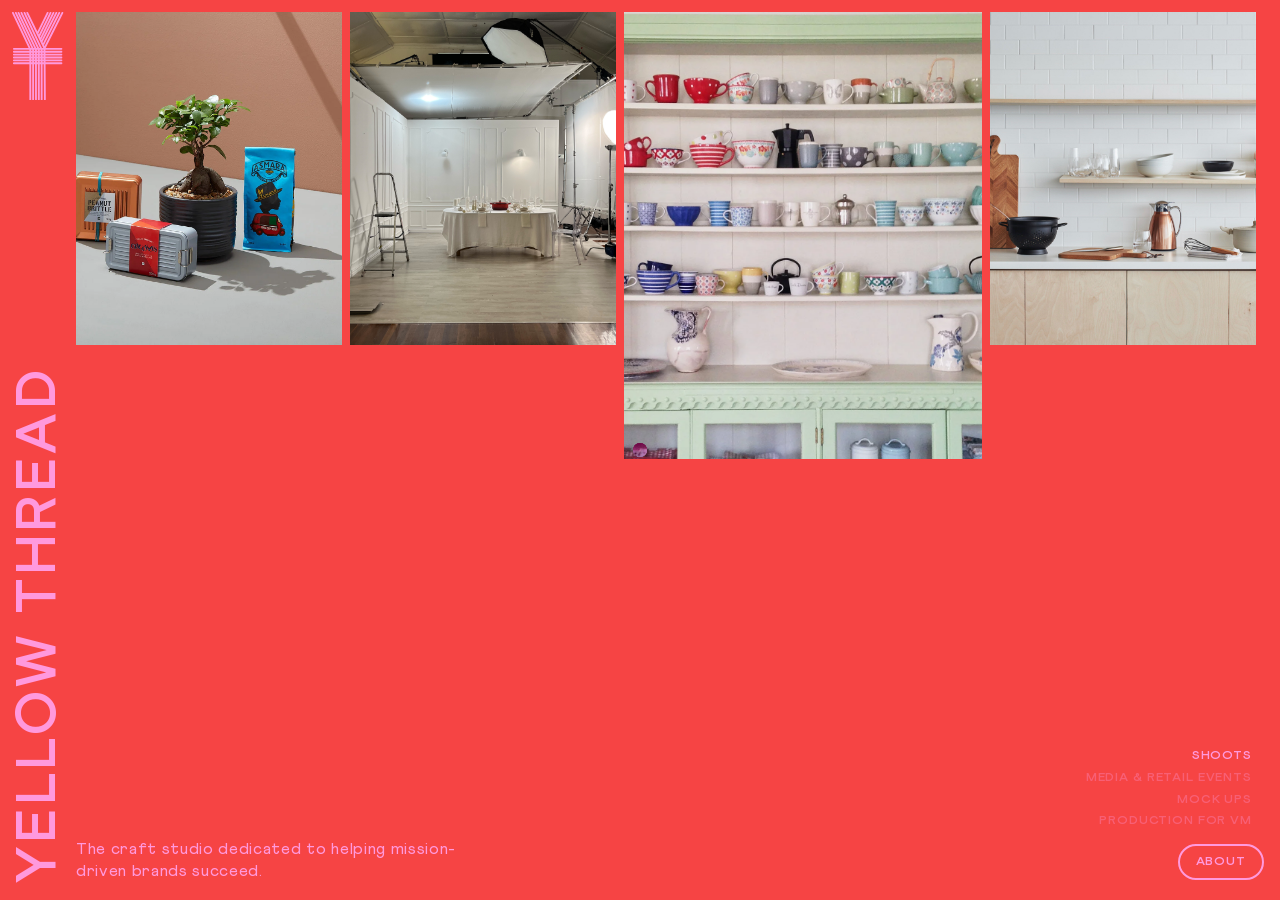
==== commit 6a8421e6: "order" ====
--- a/index.html
+++ b/index.html
@@ -81,25 +81,25 @@
     <div><figure><img src="img/production-for-vm/L95_WXW__1505.jpg.webp" alt=""></figure></div>
     <div><figure><img src="img/production-for-vm/VM162_Home%2Bwindow%2Bpanels%2C%2Bdaybed%2Band%2Blamos%2B%2B%2BNamib%2Broots.jpg.webp" alt=""></figure></div>
     <div><figure><img src="img/production-for-vm/image-asset.jpg.webp" alt=""></figure></div>
-    <div><figure><img src="img/shoots/457695593_18035694704281580_4278390397259092876_n.jpg" alt=""></figure></div>
-    <div><figure><img src="img/shoots/621605024_18072073079419491_6768146745927507423_n.jpg" alt=""></figure></div>
+    <div><figure><img src="img/shoots/S101_11_WW_fathersday_press_pack%2B4672.jpg.webp" alt=""></figure></div>
+    <div><figure><img src="img/shoots/IMG_3786-044.jpg" alt=""></figure></div>
+    <div><figure><img src="img/shoots/L43_Home%2B-%2Bsoup%2Bdisplay.jpg.webp" alt=""></figure></div>
     <div><figure><img src="img/shoots/Base%2C%2Btiling%2Band%2Bshelves%2Bfor%2BHome%2Bshoot.png.webp" alt=""></figure></div>
-    <div><figure><img src="img/shoots/IMG_3786-044.jpg" alt=""></figure></div>
     <div><figure><img src="img/shoots/IMG_3965-048.jpg" alt=""></figure></div>
-    <div><figure><img src="img/shoots/IMG_5297-053.jpg" alt=""></figure></div>
     <div><figure><img src="img/shoots/L20_7D3A1261.jpg.webp" alt=""></figure></div>
     <div><figure><img src="img/shoots/L21_7D3A1271.jpg.webp" alt=""></figure></div>
     <div><figure><img src="img/shoots/L22_7D3A1276.jpg.webp" alt=""></figure></div>
     <div><figure><img src="img/shoots/L24_7D3A1337.jpg.webp" alt=""></figure></div>
-    <div><figure><img src="img/shoots/L43_Home%2B-%2Bsoup%2Bdisplay.jpg.webp" alt=""></figure></div>
     <div><figure><img src="img/shoots/L61_IMG_6079.jpg.webp" alt=""></figure></div>
     <div><figure><img src="img/shoots/L90_WW%2Bmedia%2Bday%2Bin%2Bthe%2Bphotographic%2Bstudio%2B-%2Boutdoor.jpg.webp" alt=""></figure></div>
     <div><figure><img src="img/shoots/L92_WW%2Bstudio%2BMedia%2Bday.jpg.webp" alt=""></figure></div>
-    <div><figure><img src="img/shoots/S101_11_WW_fathersday_press_pack%2B4672.jpg.webp" alt=""></figure></div>
     <div><figure><img src="img/shoots/S104_11_WW_fathersday_press_pack%2B4804.jpg.webp" alt=""></figure></div>
     <div><figure><img src="img/shoots/S125_Summer%2Bwater%2Btank%2Band%2Bproduct.jpg.webp" alt=""></figure></div>
     <div><figure><img src="img/shoots/S129_WW%2Bbeauty%2Bbackground%2B%2B%2Bsmall%2Bplinths.jpg.webp" alt=""></figure></div>
     <div><figure><img src="img/shoots/Sty156_Screenshot%2B2020-06-07%2Bat%2B18.15.12.jpg.webp" alt=""></figure></div>
+    <div><figure><img src="img/shoots/457695593_18035694704281580_4278390397259092876_n.jpg" alt=""></figure></div>
+    <div><figure><img src="img/shoots/IMG_5297-053.jpg" alt=""></figure></div>
+    <div><figure><img src="img/shoots/621605024_18072073079419491_6768146745927507423_n.jpg" alt=""></figure></div>
   </section>
     </main>
 
@@ -107,10 +107,10 @@
       <p class="tagline">The craft studio dedicated to helping mission-driven brands succeed.</p>
       <div class="footer-actions">
         <nav class="gallery-categories" aria-label="Gallery categories">
-          <button type="button" class="gallery-category is-active" data-category="0">Media &amp; retail events</button>
-          <button type="button" class="gallery-category" data-category="1">Mock ups</button>
-          <button type="button" class="gallery-category" data-category="2">Production for VM</button>
-          <button type="button" class="gallery-category" data-category="3">Shoots</button>
+          <button type="button" class="gallery-category is-active" data-category="0">Shoots</button>
+          <button type="button" class="gallery-category" data-category="1">Media &amp; retail events</button>
+          <button type="button" class="gallery-category" data-category="2">Mock ups</button>
+          <button type="button" class="gallery-category" data-category="3">Production for VM</button>
         </nav>
         <a class="about-btn" href="about.html">About</a>
       </div>
